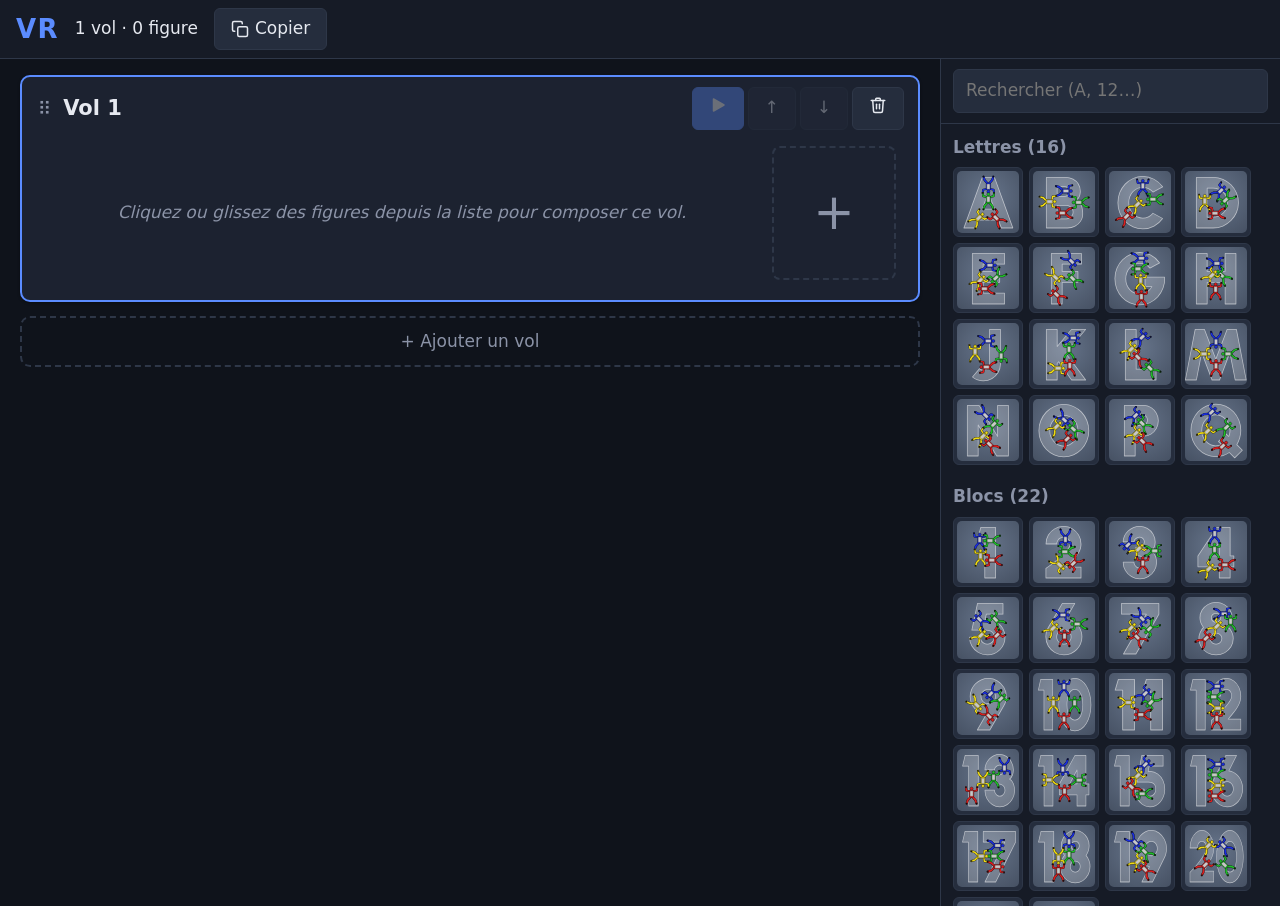
==== index.html @ 31978d26 "Viewer: bigger white texts and the whole sequence with the current figure highlighted Co-Authored-By" ====
<!DOCTYPE html>
<html lang="fr">
<head>
<meta charset="utf-8">
<meta name="viewport" content="width=device-width, initial-scale=1">
<title>VR – Entraînements</title>
<link rel="manifest" href="manifest.webmanifest">
<meta name="theme-color" content="#161b26">
<link rel="icon" type="image/png" href="icons/icon-192.png">
<link rel="apple-touch-icon" href="icons/apple-touch-icon.png">
<meta name="mobile-web-app-capable" content="yes">
<meta name="apple-mobile-web-app-capable" content="yes">
<meta name="apple-mobile-web-app-title" content="VR">
<meta name="apple-mobile-web-app-status-bar-style" content="black">
<link rel="preconnect" href="https://fonts.googleapis.com">
<link rel="preconnect" href="https://fonts.gstatic.com" crossorigin>
<link href="https://fonts.googleapis.com/css2?family=Urbanist:wght@900&display=swap" rel="stylesheet">
<link rel="stylesheet" href="css/style.css?v=20">
</head>
<body>
<header class="topbar no-print">
  <h1>VR</h1>
  <span id="stats" class="stats"></span>
  <div class="btn-group">
    <button id="btn-share" title="Copier le lien de cet entraînement"><svg width="18" height="18" viewBox="0 0 24 24" fill="none" stroke="currentColor" stroke-width="2" stroke-linecap="round" stroke-linejoin="round" aria-hidden="true"><rect x="9" y="9" width="13" height="13" rx="2"/><path d="M5 15H4a2 2 0 0 1-2-2V4a2 2 0 0 1 2-2h9a2 2 0 0 1 2 2v1"/></svg><span id="share-label">Copier</span></button>
  </div>
  <button id="btn-palette" class="mobile-only">Figures</button>
</header>

<div class="layout">
  <main id="session"></main>
  <aside id="palette" class="no-print">
    <div id="palette-pull" class="palette-pull" title="Tirer pour agrandir ou réduire"><span></span></div>
    <div class="palette-head">
      <div class="palette-filters">
        <input id="search" type="search" placeholder="Rechercher (A, 12…)">
      </div>
    </div>
    <div id="palette-list"></div>
  </aside>
</div>

<div id="viewer" hidden></div>

<script type="module" src="js/app.js"></script>
</body>
</html>
---- css/style.css ----
:root {
  color-scheme: dark;
  --bg: #0f131b;
  --panel: #161b26;      /* barre du haut, palette */
  --card: #1c2230;       /* cartes de saut */
  --raised: #252d3d;     /* boutons, champs, tuiles */
  --ink: #e6e9f0;
  --muted: #8b93a7;
  --line: #2e3748;
  --accent: #5b8cff;
  --accent-soft: #24345a;
  /* fond clair derrière les parachutistes (contours noirs illisibles sur fond sombre) */
  --sky: radial-gradient(circle at 50% 40%, #66748a, #465163);
  --fs: 110px; /* taille d'une vignette */
  --name: rgba(255, 255, 255, .2); /* nom de la figure, derrière les parachutistes */
  --name-line: rgba(255, 255, 255, .55); /* petit contour du nom */
}

* { box-sizing: border-box; }

body {
  margin: 0;
  font: 17px/1.4 system-ui, -apple-system, "Segoe UI", Roboto, sans-serif;
  color: var(--ink);
  background: var(--bg);
  min-height: 100vh;
  display: flex;
  flex-direction: column;
}

button, select, input, textarea { font: inherit; color: inherit; }

button {
  border: 1px solid var(--line);
  background: var(--raised);
  border-radius: 6px;
  padding: 8px 16px;
  font-size: 17px;
  cursor: pointer;
}
button:hover:not(:disabled) { border-color: var(--accent); color: var(--accent); }
button:disabled { opacity: .35; cursor: default; }
button.primary { background: var(--accent); border-color: var(--accent); color: #fff; }
button.primary:hover:not(:disabled) { color: #fff; filter: brightness(1.1); }

select, input[type="search"], input[type="date"] {
  border: 1px solid var(--line);
  border-radius: 6px;
  padding: 4px 8px;
  background: var(--raised);
}
:focus-visible { outline: 2px solid var(--accent); outline-offset: 1px; }

::-webkit-scrollbar { width: 10px; height: 10px; }
::-webkit-scrollbar-thumb { background: var(--line); border-radius: 5px; }
::-webkit-scrollbar-track { background: transparent; }

/* ---------- Barre du haut ---------- */

.topbar {
  position: sticky;
  top: 0;
  z-index: 10;
  display: flex;
  flex-wrap: wrap;
  align-items: center;
  gap: 8px 16px;
  padding: 8px 16px;
  background: var(--panel);
  border-bottom: 1px solid var(--line);
}
.topbar h1 { margin: 0; font-size: 26px; color: var(--accent); letter-spacing: .05em; }
.topbar select { min-width: 220px; max-width: 320px; }
.btn-group { display: flex; gap: 4px; }
#btn-share { display: inline-flex; align-items: center; gap: 6px; }
.mobile-only { display: none; }

/* ---------- Mise en page ---------- */

.layout {
  flex: 1;
  display: grid;
  grid-template-columns: 1fr 340px;
  min-height: 0;
}

main { padding: 16px 20px 40px; min-width: 0; }

.session-head { display: flex; flex-wrap: wrap; align-items: center; gap: 12px; margin-bottom: 16px; }
.session-name {
  flex: 1;
  min-width: 200px;
  font-size: 28px;
  font-weight: 600;
  border: 1px solid transparent;
  border-radius: 6px;
  padding: 2px 6px;
  background: transparent;
}
.session-name:hover, .session-name:focus { border-color: var(--line); background: var(--raised); outline: none; }
.session-stats { color: var(--muted); }

/* ---------- Sauts ---------- */

.series {
  background: var(--card);
  border: 2px solid transparent;
  border-radius: 10px;
  padding: 10px 14px 12px;
  margin-bottom: 14px;
  box-shadow: 0 1px 3px #0006;
  position: relative;
}
.series.active { border-color: var(--accent); }
.series.drop-before { box-shadow: 0 -4px 0 var(--accent); }
.series.drop-after { box-shadow: 0 4px 0 var(--accent); }

.series-head { display: flex; align-items: center; gap: 10px; margin-bottom: 8px; }
.series-head h2 { flex: 1; min-width: 0; margin: 0; font-size: 21px; overflow-wrap: anywhere; }
.series-head .actions { margin-left: auto; display: flex; gap: 4px; }
.handle { cursor: grab; color: var(--muted); font-size: 18px; user-select: none; padding: 0 2px; }

.fig-row {
  display: flex;
  flex-wrap: wrap;
  gap: 12px;
  min-height: calc(var(--fs) + 40px);
  padding: 6px;
  border-radius: 8px;
  border: 2px dashed transparent;
}
.fig-row.drop-end { border-color: var(--accent); }
body.dragging .fig-row { border-color: var(--line); }
body.dragging .fig-row.drop-end { border-color: var(--accent); }

.empty { color: var(--muted); margin: auto; font-style: italic; }

/* case « + » en pointillés : ajoute une figure au saut */
.fig-add {
  width: calc(var(--fs) + 14px);
  aspect-ratio: 1;
  display: grid;
  place-items: center;
  padding: 0;
  border: 2px dashed var(--line);
  border-radius: 8px;
  background: transparent;
  color: var(--muted);
  font-size: calc(var(--fs) * .45);
  font-weight: 300;
  line-height: 1;
}
.fig-add:hover:not(:disabled) { border-color: var(--accent); color: var(--accent); background: transparent; }

.fig {
  position: relative;
  background: var(--raised);
  border: 1px solid var(--line);
  border-radius: 8px;
  padding: 6px;
  cursor: grab;
}
.fig.drop-before { box-shadow: -7px 0 0 -2px var(--accent); }
.fig.flash { animation: flash .8s; }
@keyframes flash { from { background: var(--accent-soft); } }

.fig .order {
  position: absolute;
  top: -8px;
  left: -8px;
  z-index: 1;
  background: var(--accent);
  color: #fff;
  font-size: 12px;
  font-weight: 600;
  min-width: 20px;
  height: 20px;
  border-radius: 10px;
  display: grid;
  place-items: center;
  padding: 0 5px;
}
/* largeur nulle : les boutons n'élargissent pas la figure, ils débordent centrés sous l'image */
.fig-tools { display: flex; justify-content: center; gap: 2px; margin-top: 4px; width: 0; min-width: 100%; opacity: 0; transition: opacity .15s; }
.fig:hover .fig-tools, .fig:focus-within .fig-tools { opacity: 1; }
.fig-tools button { padding: 2px 10px; font-size: 17px; }

.add-series {
  width: 100%;
  padding: 12px;
  border: 2px dashed var(--line);
  background: transparent;
  color: var(--muted);
  border-radius: 10px;
}

/* ---------- Vignettes ---------- */

.visual { display: flex; gap: 3px; }
.frame {
  position: relative;
  width: var(--fs);
  aspect-ratio: 1;
  background: var(--sky);
  border-radius: 5px;
  -webkit-print-color-adjust: exact;
  print-color-adjust: exact;
}
.frame svg { display: block; width: 100%; height: 100%; }
.frame-name {
  fill: var(--name);
  stroke: var(--name-line);
  stroke-width: 6;
  stroke-linejoin: round;
  paint-order: stroke;
  font-family: "Urbanist", "Segoe UI Black", "Arial Black", sans-serif;
  font-weight: 900;
  pointer-events: none;
  transform-box: view-box;
  transform-origin: 50% 50%; /* l'animation de changement de lettre pivote au centre */
}
.frame-label {
  position: absolute;
  bottom: 6px;
  left: 50%;
  transform: translateX(-50%);
  background: #0f131bcc;
  color: #fff;
  font-size: 16px;
  padding: 2px 10px;
  border-radius: 8px;
}

/* ---------- Palette ---------- */

#palette {
  --fs: 62px;
  position: sticky;
  top: 53px;
  height: calc(100vh - 53px);
  overflow-y: auto;
  background: var(--panel);
  border-left: 1px solid var(--line);
}
.palette-head {
  position: sticky;
  top: 0;
  z-index: 1;
  background: var(--panel);
  padding: 10px 12px;
  border-bottom: 1px solid var(--line);
}
.palette-filters { display: flex; gap: 6px; }
.palette-filters input { flex: 1; min-width: 0; font-size: 17px; padding: 9px 12px; }
.palette-group { padding: 8px 12px; }
.palette-group h3 { margin: 4px 0 8px; font-size: 17px; color: var(--muted); }
.palette-grid { display: flex; flex-wrap: wrap; gap: 6px; }
.palette-pull { display: none; }
.pal-fig {
  border: 1px solid var(--line);
  border-radius: 6px;
  padding: 3px;
  cursor: pointer;
  background: var(--raised);
}
.pal-fig:hover { border-color: var(--accent); background: var(--accent-soft); }

/* ---------- Revoir ---------- */

#viewer {
  position: fixed;
  inset: 0;
  z-index: 50;
  background: var(--bg);
  color: var(--ink);
  display: flex;
  flex-direction: column;
}
#viewer[hidden] { display: none; }
body.viewer-open { overflow: hidden; }
.viewer-top, .viewer-bottom {
  display: flex;
  align-items: center;
  gap: 12px;
  padding: 12px 20px;
  font-size: 16px;
}
.viewer-top { justify-content: space-between; color: #fff; font-size: 22px; font-weight: 600; }
.viewer-bottom { justify-content: space-between; }
.viewer-next { color: #fff; font-size: 20px; font-weight: 600; text-align: center; }
#viewer button { padding: 8px 16px; }
.viewer-main {
  flex: 1;
  display: flex;
  flex-direction: column;
  align-items: center;
  justify-content: center;
  gap: 12px;
  min-height: 0;
}
.viewer-seq { display: flex; flex-wrap: wrap; justify-content: center; align-items: baseline; gap: 0 .35em; padding: 0 12px; font-size: 32px; font-weight: 700; }
.viewer-seq span { color: var(--muted); }
.viewer-seq span.on { color: #fff; }
.viewer-main .frame { border-radius: 14px; }
.viewer-main .stage-frame { width: min(68vh, 92vw); }
.viewer-strip { display: flex; gap: 6px; }
.viewer-strip span { padding: 2px 10px; border-radius: 10px; background: var(--raised); color: var(--muted); font-size: 16px; }
.viewer-strip span.on { background: var(--accent); color: #fff; }
.viewer-main .visual.random { --fs: min(70vh, 90vw); }
.viewer-main .visual.block { --fs: min(60vh, 31vw); gap: 8px; }

/* ---------- Mobile ---------- */

@media (max-width: 860px) {
  /* 3 figures par ligne sur toute la largeur (marges, espaces et bordures compris) */
  :root { --fs: calc((100vw - 150px) / 3); }
  .fig-row { justify-content: center; }
  .mobile-only { display: inline-block; }
  .layout { grid-template-columns: 1fr; }
  main { padding: 12px 10px 80px; }

  /* barre du haut : tient sur deux lignes, cibles tactiles de 44px */
  .topbar { padding: 8px 10px; gap: 6px 10px; }
  .topbar h1 { font-size: 22px; }
  .topbar .stats { font-size: 14px; }
  .topbar button { min-height: 44px; padding: 8px 12px; }
  .btn-group { margin-left: auto; }

  .session-name { font-size: 22px; }
  .series { padding: 10px 10px 12px; }
  .series-head { gap: 6px 8px; }
  .series-head .actions button { min-width: 44px; min-height: 44px; padding: 6px 10px; }

  /* boutons ← → × sous chaque figure : toujours visibles, faciles à toucher */
  .fig-tools { opacity: 1; }
  .fig-tools button { min-width: 26px; min-height: 30px; padding: 0 4px; font-size: 15px; }

  /* palette : bas de l'écran, vignettes plus grandes */
  #palette {
    --fs: 80px;
    position: fixed;
    top: auto;
    left: 0;
    right: 0;
    bottom: 0;
    height: var(--palette-h, 33vh);
    z-index: 20;
    border-left: 0;
    border-top: 1px solid var(--line);
    box-shadow: 0 -4px 16px #0008;
    transform: translateY(100%);
    transition: transform .2s;
  }
  body.palette-open #palette { transform: none; }
  /* palette ouverte : on peut faire défiler jusqu'au bas du saut, au-dessus de la palette */
  body.palette-open main { padding-bottom: calc(var(--palette-h, 33vh) + 16px); }
  /* tirette : barre à tirer pour régler la hauteur de la palette */
  .palette-pull { display: flex; justify-content: center; padding: 8px 0 4px; cursor: ns-resize; touch-action: none; }
  .palette-pull span { width: 48px; height: 5px; border-radius: 3px; background: var(--muted); }
  .palette-head { padding: 10px; }
  .palette-filters input { font-size: 18px; padding: 10px 12px; }
  .palette-group { padding: 8px 10px; }
  /* palette : 3 colonnes pleine largeur, vignettes qui remplissent leur case */
  #palette .palette-grid { display: grid; grid-template-columns: repeat(3, minmax(0, 1fr)); gap: 8px; }  #palette .pal-fig { padding: 4px; min-width: 0; }
  #palette .visual { width: 100%; }
  #palette .frame { flex: 1 1 0; width: auto; min-width: 0; }

  /* Revoir : contrôles empilés, cibles de 48px */
  .viewer-top, .viewer-bottom { flex-wrap: wrap; padding: 10px 12px; }
  .viewer-bottom { justify-content: center; }
  .viewer-next { order: -1; flex-basis: 100%; font-size: 19px; }
  #viewer button { min-height: 48px; padding: 10px 16px; }
  .viewer-bottom button { flex: 1 1 0; }
  .viewer-seq { font-size: 26px; }
  .viewer-main .stage-frame { width: min(80vh, 94vw); }
  .viewer-main .visual.block { flex-direction: column; --fs: min(26vh, 80vw); }
}

/* ---------- Impression (claire) ---------- */

@media print {
  :root {
    color-scheme: light;
    --bg: #fff; --card: #fff; --raised: #fff; --ink: #1d2433; --muted: #555; --line: #ccc;
    --sky: linear-gradient(#fff, #fff);
    --fs: 80px;
    --name: rgba(30, 42, 92, .12);
    --name-line: rgba(30, 42, 92, .4);
  }
  body { display: block; }
  .no-print, .fig-tools { display: none !important; }
  .layout { display: block; }
  main { padding: 0; }
  .session-name { border: 0; font-size: 20px; }
  .session-head input[type="date"] { border: 0; }
  .series { box-shadow: none; border: 1px solid #ccc; break-inside: avoid; padding: 6px 10px; margin-bottom: 8px; }
  .fig-row { min-height: 0; border: 0; padding: 4px; gap: 8px; }
  .fig { padding: 3px; }
  .fig .order { -webkit-print-color-adjust: exact; print-color-adjust: exact; }
  /* flèches de rotation : foncées sur papier blanc */
  .arrow path { stroke: #1e2a5c; }
  .arrow polygon, .arrow text { fill: #1e2a5c; }
}
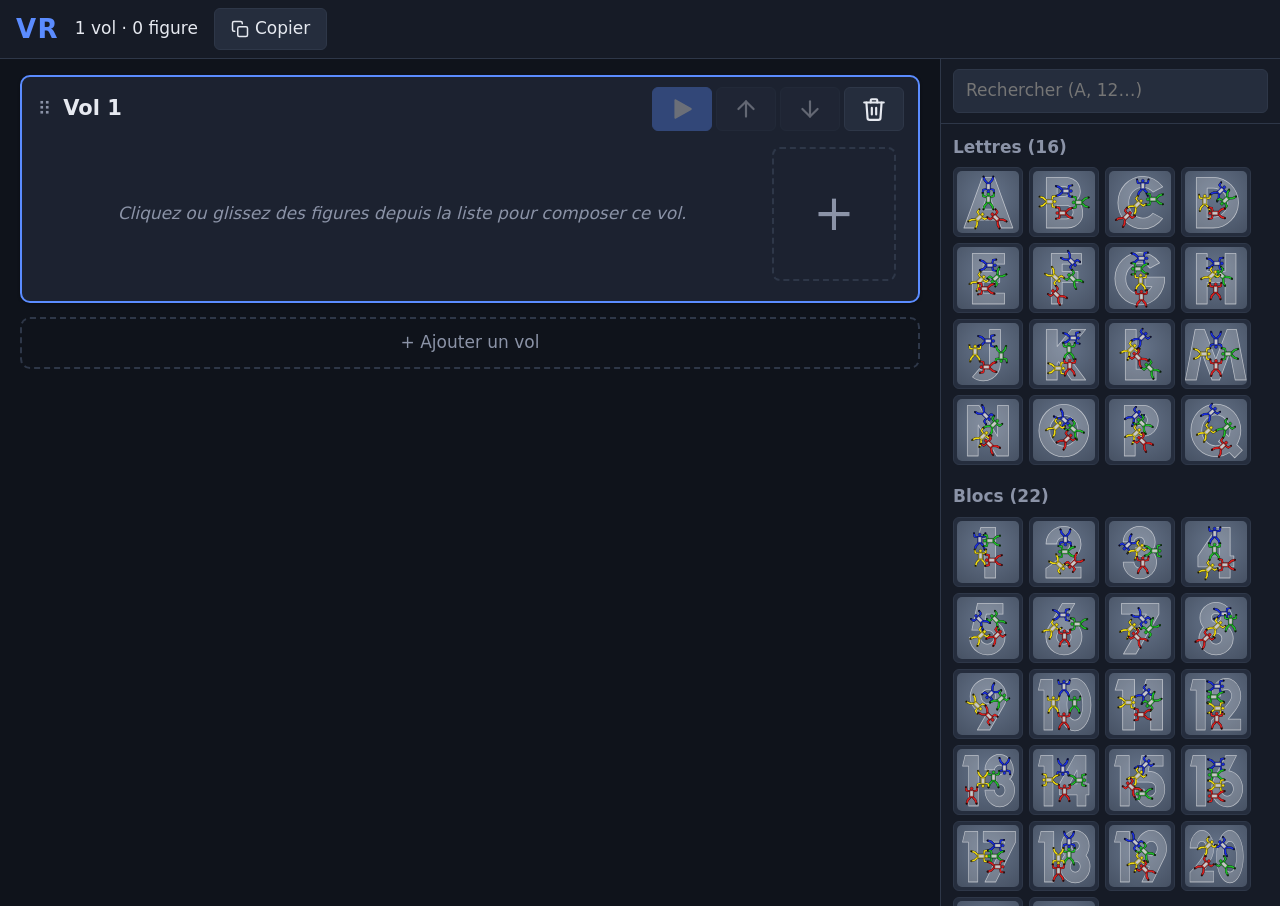
==== commit 1b2af0d7: "Flight header: bigger SVG arrows and icons centered in their buttons Co-Authored-By: Claude Sonnet 5" ====
--- a/index.html
+++ b/index.html
@@ -15,7 +15,7 @@
 <link rel="preconnect" href="https://fonts.googleapis.com">
 <link rel="preconnect" href="https://fonts.gstatic.com" crossorigin>
 <link href="https://fonts.googleapis.com/css2?family=Urbanist:wght@900&display=swap" rel="stylesheet">
-<link rel="stylesheet" href="css/style.css?v=20">
+<link rel="stylesheet" href="css/style.css?v=25">
 </head>
 <body>
 <header class="topbar no-print">
@@ -40,6 +40,8 @@
   </aside>
 </div>
 
+<div id="card" class="card-overlay no-print" hidden></div>
+
 <div id="viewer" hidden></div>
 
 <script type="module" src="js/app.js"></script>
--- a/css/style.css
+++ b/css/style.css
@@ -118,6 +118,9 @@
 .series-head { display: flex; align-items: center; gap: 10px; margin-bottom: 8px; }
 .series-head h2 { flex: 1; min-width: 0; margin: 0; font-size: 21px; overflow-wrap: anywhere; }
 .series-head .actions { margin-left: auto; display: flex; gap: 4px; }
+/* icônes centrées dans leur carré (le svg « en ligne » se calait sur la ligne de base) */
+.series-head .actions button { display: inline-flex; align-items: center; justify-content: center; }
+.series-head .actions svg { display: block; width: 26px; height: 26px; }
 .handle { cursor: grab; color: var(--muted); font-size: 18px; user-select: none; padding: 0 2px; }
 
 .fig-row {
@@ -265,6 +268,41 @@
 }
 .pal-fig:hover { border-color: var(--accent); background: var(--accent-soft); }
 
+/* ---------- Carte d'une figure ---------- */
+
+.fig { cursor: pointer; }
+.card-overlay {
+  position: fixed;
+  inset: 0;
+  z-index: 60;
+  display: flex;
+  align-items: center;
+  justify-content: center;
+  padding: 12px;
+  background: #000a;
+}
+.card-overlay[hidden] { display: none; }
+body.card-open { overflow: hidden; }
+.card-panel {
+  --fs: min(260px, 24vw);
+  width: min(960px, 100%);
+  max-height: 100%;
+  overflow-y: auto;
+  padding: 16px 20px 20px;
+  background: var(--card);
+  border: 1px solid var(--line);
+  border-radius: 14px;
+  box-shadow: 0 8px 32px #000a;
+}
+.card-head { display: flex; align-items: center; justify-content: space-between; gap: 12px; margin-bottom: 14px; }
+.card-head h2 { margin: 0; font-size: 32px; }
+.card-head button { min-width: 44px; min-height: 44px; padding: 6px 12px; }
+.card-frames { display: flex; align-items: center; justify-content: center; gap: 12px; }
+.card-step { margin: 0; display: flex; flex-direction: column; align-items: center; gap: 8px; }
+.card-step figcaption { font-size: 20px; font-weight: 600; color: #fff; }
+.card-arrow { font-size: 36px; color: var(--muted); }
+.card-desc { margin: 16px 0 0; font-size: 20px; line-height: 1.45; color: #fff; text-align: center; }
+
 /* ---------- Revoir ---------- */
 
 #viewer {
@@ -287,7 +325,6 @@
 }
 .viewer-top { justify-content: space-between; color: #fff; font-size: 22px; font-weight: 600; }
 .viewer-bottom { justify-content: space-between; }
-.viewer-next { color: #fff; font-size: 20px; font-weight: 600; text-align: center; }
 #viewer button { padding: 8px 16px; }
 .viewer-main {
   flex: 1;
@@ -298,12 +335,13 @@
   gap: 12px;
   min-height: 0;
 }
-.viewer-seq { display: flex; flex-wrap: wrap; justify-content: center; align-items: baseline; gap: 0 .35em; padding: 0 12px; font-size: 32px; font-weight: 700; }
+.viewer-seq { display: flex; flex-wrap: wrap; justify-content: center; align-items: baseline; gap: 0 .35em; padding: 0 12px; font-size: 48px; font-weight: 700; line-height: 1.2; }
 .viewer-seq span { color: var(--muted); }
 .viewer-seq span.on { color: #fff; }
 .viewer-main .frame { border-radius: 14px; }
 .viewer-main .stage-frame { width: min(68vh, 92vw); }
 .viewer-strip { display: flex; gap: 6px; }
+.viewer-strip.ghost { visibility: hidden; }
 .viewer-strip span { padding: 2px 10px; border-radius: 10px; background: var(--raised); color: var(--muted); font-size: 16px; }
 .viewer-strip span.on { background: var(--accent); color: #fff; }
 .viewer-main .visual.random { --fs: min(70vh, 90vw); }
@@ -365,13 +403,19 @@
   #palette .visual { width: 100%; }
   #palette .frame { flex: 1 1 0; width: auto; min-width: 0; }
 
+  /* carte d'une figure : vignettes empilées, la carte défile */
+  .card-panel { --fs: min(68vw, 32vh); padding: 12px 14px 16px; }
+  .card-head h2 { font-size: 26px; }
+  .card-frames { flex-direction: column; gap: 6px; }
+  .card-arrow { transform: rotate(90deg); font-size: 30px; line-height: 1; }
+  .card-desc { font-size: 18px; }
+
   /* Revoir : contrôles empilés, cibles de 48px */
   .viewer-top, .viewer-bottom { flex-wrap: wrap; padding: 10px 12px; }
   .viewer-bottom { justify-content: center; }
-  .viewer-next { order: -1; flex-basis: 100%; font-size: 19px; }
   #viewer button { min-height: 48px; padding: 10px 16px; }
   .viewer-bottom button { flex: 1 1 0; }
-  .viewer-seq { font-size: 26px; }
+  .viewer-seq { font-size: 40px; }
   .viewer-main .stage-frame { width: min(80vh, 94vw); }
   .viewer-main .visual.block { flex-direction: column; --fs: min(26vh, 80vw); }
 }
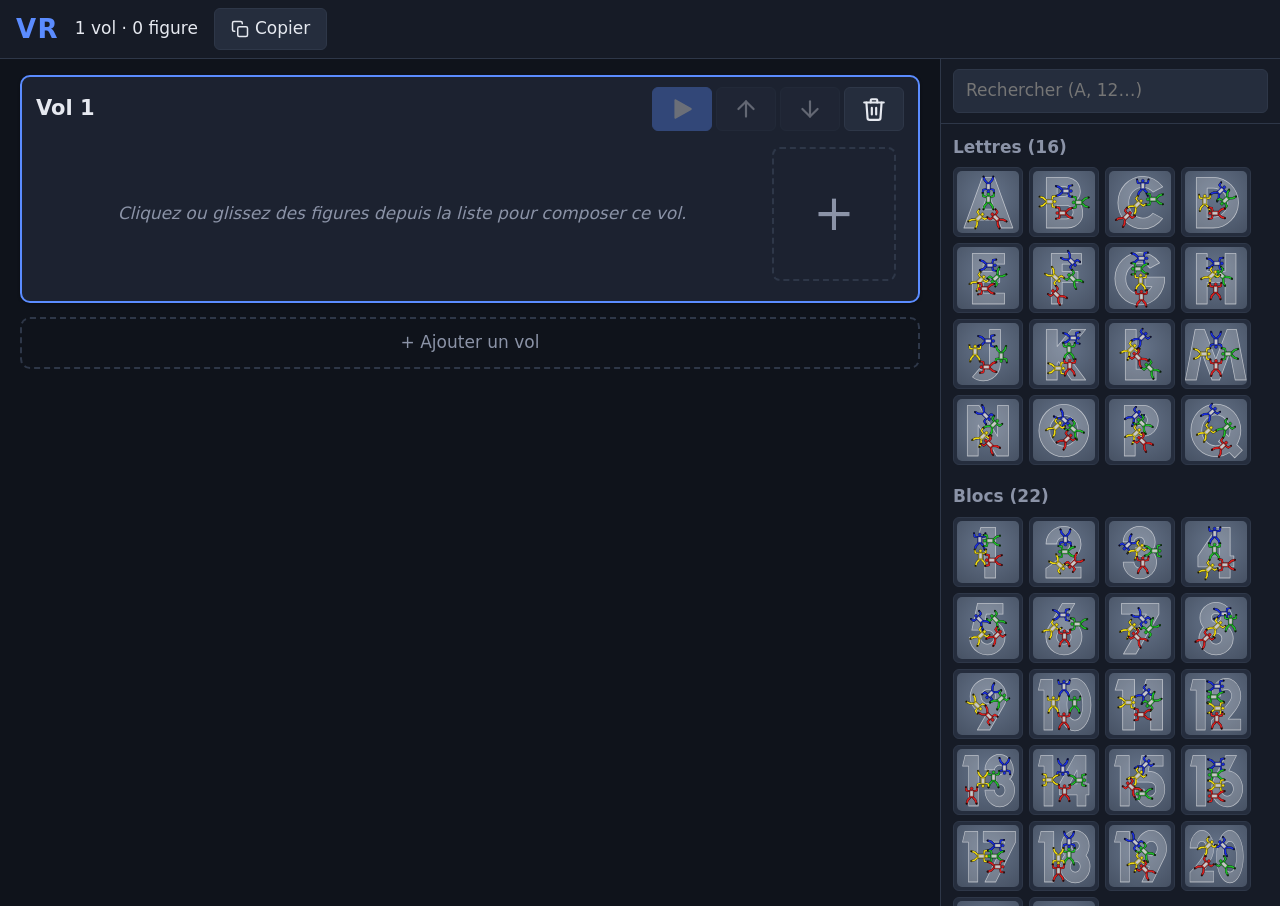
==== commit 2583b62f: "Remove the flight drag handle; animate flights swapping with the up/down buttons Flights are reorder" ====
--- a/index.html
+++ b/index.html
@@ -15,7 +15,7 @@
 <link rel="preconnect" href="https://fonts.googleapis.com">
 <link rel="preconnect" href="https://fonts.gstatic.com" crossorigin>
 <link href="https://fonts.googleapis.com/css2?family=Urbanist:wght@900&display=swap" rel="stylesheet">
-<link rel="stylesheet" href="css/style.css?v=25">
+<link rel="stylesheet" href="css/style.css?v=26">
 </head>
 <body>
 <header class="topbar no-print">
--- a/css/style.css
+++ b/css/style.css
@@ -112,8 +112,6 @@
   position: relative;
 }
 .series.active { border-color: var(--accent); }
-.series.drop-before { box-shadow: 0 -4px 0 var(--accent); }
-.series.drop-after { box-shadow: 0 4px 0 var(--accent); }
 
 .series-head { display: flex; align-items: center; gap: 10px; margin-bottom: 8px; }
 .series-head h2 { flex: 1; min-width: 0; margin: 0; font-size: 21px; overflow-wrap: anywhere; }
@@ -121,7 +119,6 @@
 /* icônes centrées dans leur carré (le svg « en ligne » se calait sur la ligne de base) */
 .series-head .actions button { display: inline-flex; align-items: center; justify-content: center; }
 .series-head .actions svg { display: block; width: 26px; height: 26px; }
-.handle { cursor: grab; color: var(--muted); font-size: 18px; user-select: none; padding: 0 2px; }
 
 .fig-row {
   display: flex;
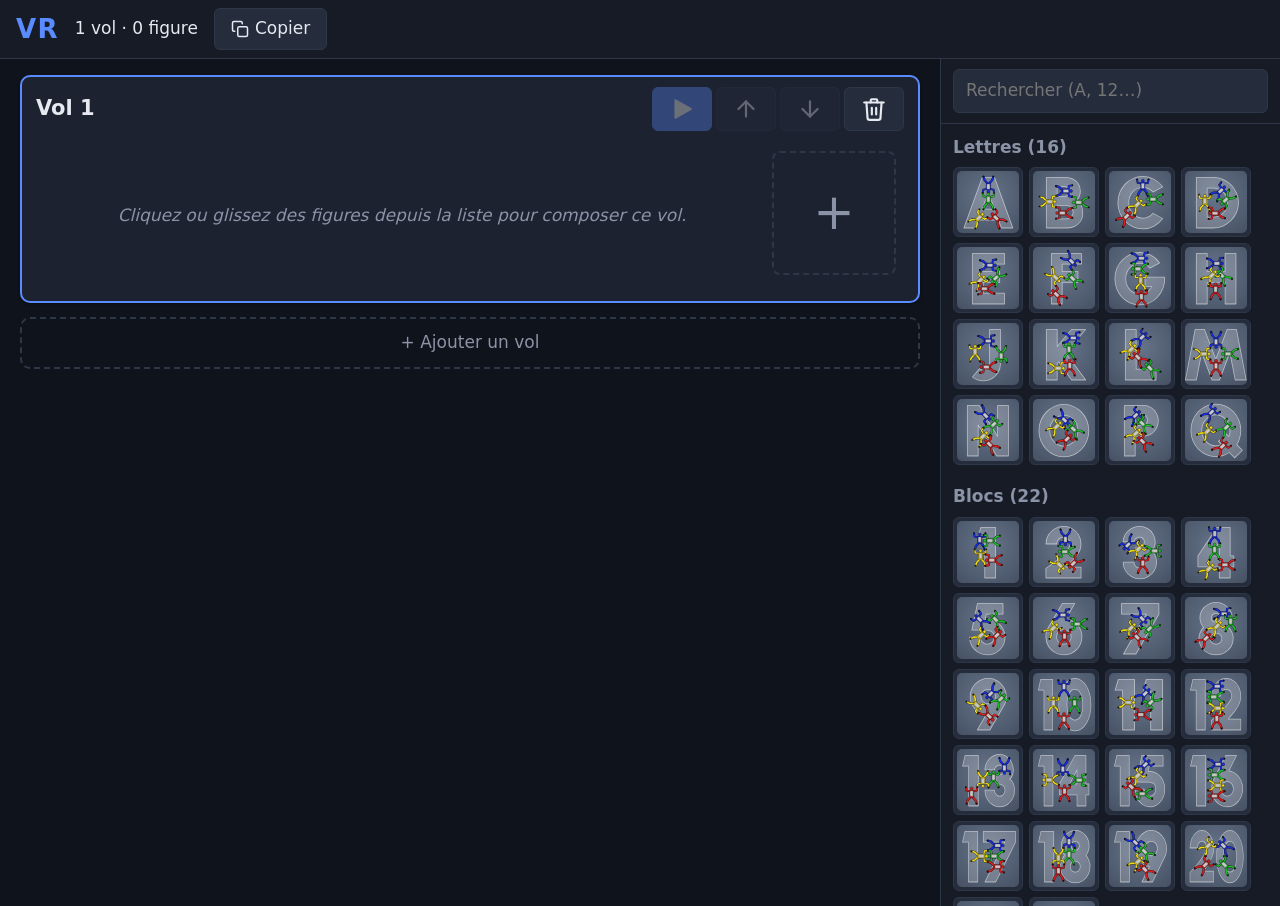
==== commit cc1e6084: "Keep each flight's figures on one line; squeeze cards when needed Cards shrink to fit, and below a m" ====
--- a/index.html
+++ b/index.html
@@ -15,7 +15,7 @@
 <link rel="preconnect" href="https://fonts.googleapis.com">
 <link rel="preconnect" href="https://fonts.gstatic.com" crossorigin>
 <link href="https://fonts.googleapis.com/css2?family=Urbanist:wght@900&display=swap" rel="stylesheet">
-<link rel="stylesheet" href="css/style.css?v=26">
+<link rel="stylesheet" href="css/style.css?v=30">
 </head>
 <body>
 <header class="topbar no-print">
--- a/css/style.css
+++ b/css/style.css
@@ -120,12 +120,15 @@
 .series-head .actions button { display: inline-flex; align-items: center; justify-content: center; }
 .series-head .actions svg { display: block; width: 26px; height: 26px; }
 
+/* une seule ligne de figures par vol : les cartes se serrent quand il y en a beaucoup */
 .fig-row {
   display: flex;
-  flex-wrap: wrap;
+  flex-wrap: nowrap;
+  align-items: flex-start;
+  overflow-x: auto;
   gap: 12px;
   min-height: calc(var(--fs) + 40px);
-  padding: 6px;
+  padding: 10px 6px 6px;
   border-radius: 8px;
   border: 2px dashed transparent;
 }
@@ -159,7 +162,12 @@
   border-radius: 8px;
   padding: 6px;
   cursor: grab;
-}
+  flex: 0 1 calc(var(--fs) + 14px);
+  min-width: 36px;
+  container-type: inline-size;
+}
+.fig-row .fig .visual { width: 100%; }
+.fig-row .fig .frame { flex: 1 1 0; width: auto; min-width: 0; }
 .fig.drop-before { box-shadow: -7px 0 0 -2px var(--accent); }
 .fig.flash { animation: flash .8s; }
 @keyframes flash { from { background: var(--accent-soft); } }
@@ -180,10 +188,12 @@
   place-items: center;
   padding: 0 5px;
 }
-/* largeur nulle : les boutons n'élargissent pas la figure, ils débordent centrés sous l'image */
-.fig-tools { display: flex; justify-content: center; gap: 2px; margin-top: 4px; width: 0; min-width: 100%; opacity: 0; transition: opacity .15s; }
+/* les boutons se partagent la largeur de la carte : ils ne l'élargissent pas */
+.fig-tools { display: flex; justify-content: center; gap: 2px; margin-top: 4px; opacity: 0; transition: opacity .15s; }
 .fig:hover .fig-tools, .fig:focus-within .fig-tools { opacity: 1; }
-.fig-tools button { padding: 2px 10px; font-size: 17px; }
+.fig-tools button { flex: 1 1 0; min-width: 0; padding: 2px 0; font-size: 17px; }
+/* carte trop étroite : les boutons passent dans la carte de la figure (clic sur la figure) */
+@container (max-width: 60px) { .fig-tools { display: none; } }
 
 .add-series {
   width: 100%;
@@ -285,7 +295,7 @@
   width: min(960px, 100%);
   max-height: 100%;
   overflow-y: auto;
-  padding: 16px 20px 20px;
+  padding: 16px 20px 0;
   background: var(--card);
   border: 1px solid var(--line);
   border-radius: 14px;
@@ -298,7 +308,9 @@
 .card-step { margin: 0; display: flex; flex-direction: column; align-items: center; gap: 8px; }
 .card-step figcaption { font-size: 20px; font-weight: 600; color: #fff; }
 .card-arrow { font-size: 36px; color: var(--muted); }
-.card-desc { margin: 16px 0 0; font-size: 20px; line-height: 1.45; color: #fff; text-align: center; }
+.card-desc { margin: 16px 0 20px; font-size: 20px; line-height: 1.45; color: #fff; text-align: center; }
+.card-actions { display: flex; gap: 8px; margin-top: 12px; padding: 8px 0 16px; position: sticky; bottom: 0; background: var(--card); }
+.card-actions button { flex: 1 1 0; min-height: 48px; }
 
 /* ---------- Revoir ---------- */
 
@@ -349,7 +361,7 @@
 @media (max-width: 860px) {
   /* 3 figures par ligne sur toute la largeur (marges, espaces et bordures compris) */
   :root { --fs: calc((100vw - 150px) / 3); }
-  .fig-row { justify-content: center; }
+  .fig-row { justify-content: center; gap: 6px; }
   .mobile-only { display: inline-block; }
   .layout { grid-template-columns: 1fr; }
   main { padding: 12px 10px 80px; }
@@ -368,7 +380,7 @@
 
   /* boutons ← → × sous chaque figure : toujours visibles, faciles à toucher */
   .fig-tools { opacity: 1; }
-  .fig-tools button { min-width: 26px; min-height: 30px; padding: 0 4px; font-size: 15px; }
+  .fig-tools button { min-height: 30px; padding: 0; font-size: 15px; }
 
   /* palette : bas de l'écran, vignettes plus grandes */
   #palette {
@@ -401,7 +413,7 @@
   #palette .frame { flex: 1 1 0; width: auto; min-width: 0; }
 
   /* carte d'une figure : vignettes empilées, la carte défile */
-  .card-panel { --fs: min(68vw, 32vh); padding: 12px 14px 16px; }
+  .card-panel { --fs: min(68vw, 32vh); padding: 12px 14px 0; }
   .card-head h2 { font-size: 26px; }
   .card-frames { flex-direction: column; gap: 6px; }
   .card-arrow { transform: rotate(90deg); font-size: 30px; line-height: 1; }
